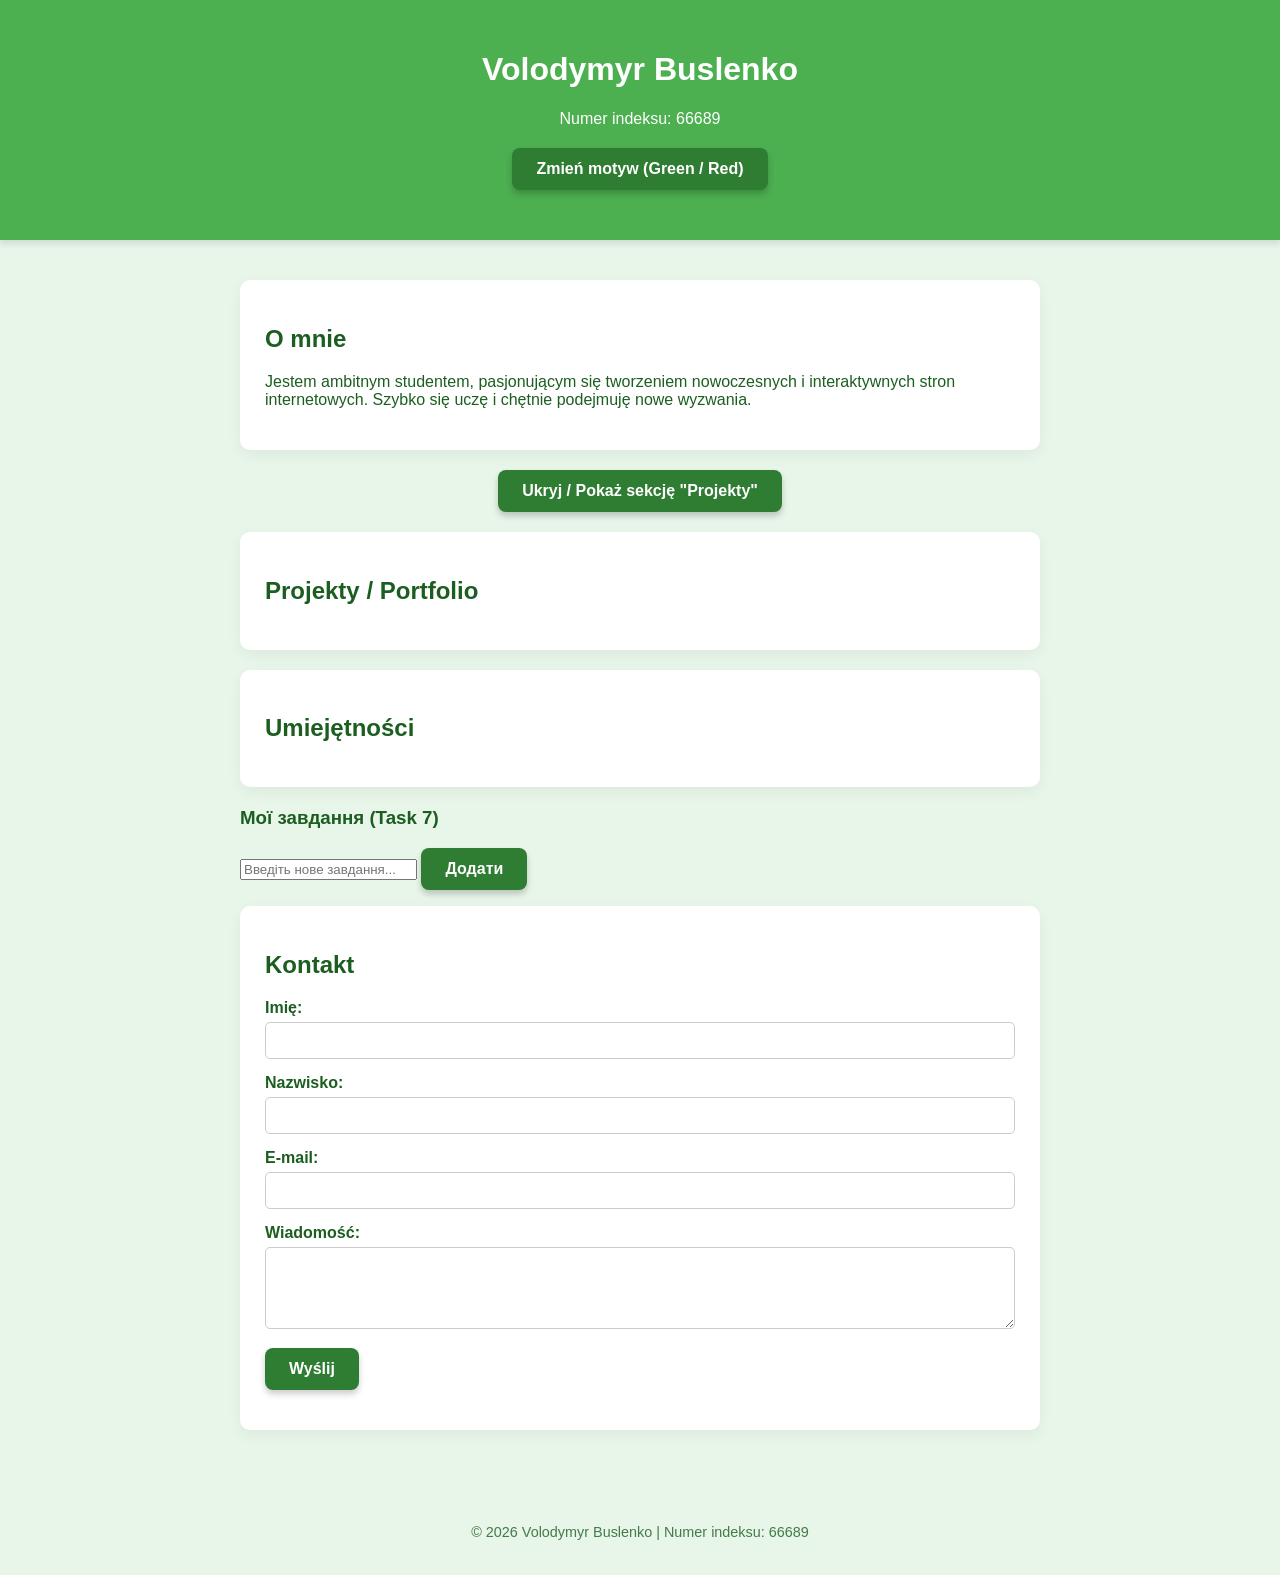
==== zadanie7/index.html @ bda3b670 "66689 zad7: zapis do localStorage" ====
<!DOCTYPE html>
<html lang="pl">
<head>
    <meta charset="UTF-8">
    <meta name="viewport" content="width=device-width, initial-scale=1.0">
    <title>CV - Volodymyr Buslenko</title>
    <link rel="stylesheet" href="style.css">
</head>
<body class="theme-green">
    <header>
        <h1>Volodymyr Buslenko</h1>
        <p>Numer indeksu: 66689 </p>
        <div class="controls">
            <button id="theme-toggle">Zmień motyw (Green / Red)</button>
        </div>
    </header>

    <main>
        <section id="o-mnie">
            <h2>O mnie</h2>
            <p>Jestem ambitnym studentem, pasjonującym się tworzeniem nowoczesnych i interaktywnych stron internetowych. Szybko się uczę i chętnie podejmuję nowe wyzwania.</p>
        </section>

        <div class="controls">
            <button id="section-toggle">Ukryj / Pokaż sekcję "Projekty"</button>
        </div>

        <section id="projekty">
            <h2>Projekty / Portfolio</h2>
            <ul id="projekty-list">
                </ul>
        </section>

        <section id="umiejetnosci">
            <h2>Umiejętności</h2>
            <ul id="umiejetnosci-list">
                </ul>
        </section>
        <div id="task-section">
  <h3>Мої завдання (Task 7)</h3>
  <input type="text" id="taskInput" placeholder="Введіть нове завдання...">
  <button id="addTaskBtn">Додати</button>
  <ul id="taskList"></ul>
</div>
        <section id="kontakt">
            <h2>Kontakt</h2>
            <form id="kontakt-form">
                <div class="form-group">
                    <label for="imie">Imię:</label>
                    <input type="text" id="imie" name="imie">
                </div>
                <div class="form-group">
                    <label for="nazwisko">Nazwisko:</label>
                    <input type="text" id="nazwisko" name="nazwisko">
                </div>
                <div class="form-group">
                    <label for="email">E-mail:</label>
                    <input type="email" id="email" name="email">
                </div>
                <div class="form-group">
                    <label for="wiadomosc">Wiadomość:</label>
                    <textarea id="wiadomosc" name="wiadomosc" rows="4"></textarea>
                </div>
                <button type="submit">Wyślij</button>
                <div id="form-messages" class="form-messages"></div>
            </form>
        </section>
    </main>
    
    <footer>
        <p>&copy; 2026 Volodymyr Buslenko | Numer indeksu: 66689</p>
    </footer>

    <script src="script.js"></script>
</body>
</html>
---- zadanie7/style.css ----
/* Zmienne CSS dla płynnej zmiany motywu */
:root {
    --bg-color: #e8f5e9;
    --text-color: #1b5e20;
    --header-bg: #4caf50;
    --header-text: #ffffff;
    --btn-bg: #2e7d32;
    --btn-hover: #1b5e20;
}

body.theme-red {
    --bg-color: #ffebee;
    --text-color: #b71c1c;
    --header-bg: #f44336;
    --header-text: #ffffff;
    --btn-bg: #c62828;
    --btn-hover: #b71c1c;
}

body {
    font-family: 'Segoe UI', Tahoma, Geneva, Verdana, sans-serif;
    background-color: var(--bg-color);
    color: var(--text-color);
    margin: 0;
    padding: 0;
    transition: background-color 0.5s ease, color 0.5s ease;
}

header {
    background-color: var(--header-bg);
    color: var(--header-text);
    padding: 30px 20px;
    text-align: center;
    box-shadow: 0 4px 6px rgba(0,0,0,0.1);
    animation: slideDown 0.8s ease-out;
}

main {
    max-width: 800px;
    margin: 20px auto;
    padding: 20px;
}

section {
    background: white;
    padding: 25px;
    margin-bottom: 20px;
    border-radius: 10px;
    box-shadow: 0 5px 15px rgba(0,0,0,0.05);
    transition: transform 0.3s ease, opacity 0.4s ease;
    animation: fadeIn 1s ease-in-out;
}

section:hover {
    transform: translateY(-5px);
}

.controls {
    text-align: center;
    margin: 20px 0;
}

button {
    background-color: var(--btn-bg);
    color: white;
    border: none;
    padding: 12px 24px;
    cursor: pointer;
    border-radius: 8px;
    font-size: 16px;
    font-weight: bold;
    transition: transform 0.2s ease, background-color 0.3s ease, box-shadow 0.2s ease;
    box-shadow: 0 4px 6px rgba(0,0,0,0.2);
}

button:hover {
    background-color: var(--btn-hover);
    transform: scale(1.05);
    box-shadow: 0 6px 10px rgba(0,0,0,0.3);
}

footer {
    text-align: center;
    padding: 20px;
    font-size: 0.9em;
    opacity: 0.8;
}

/* Klasa do ukrywania sekcji (Zadanie 4) */
.hidden {
    display: none !important;
}

/* Animacje */
@keyframes slideDown {
    from { transform: translateY(-50px); opacity: 0; }
    to { transform: translateY(0); opacity: 1; }
}

@keyframes fadeIn {
    from { opacity: 0; }
    to { opacity: 1; }
}

/* Style dla formularza (Zadanie 5) */
.form-group {
    margin-bottom: 15px;
    text-align: left;
}

.form-group label {
    display: block;
    margin-bottom: 5px;
    font-weight: bold;
}

.form-group input, 
.form-group textarea {
    width: 100%;
    padding: 10px;
    border: 1px solid #ccc;
    border-radius: 5px;
    box-sizing: border-box;
    font-family: inherit;
}

.form-messages {
    margin-top: 15px;
    font-weight: bold;
    text-align: center;
}

.error-text {
    color: red;
}

.success-text {
    color: green;
}
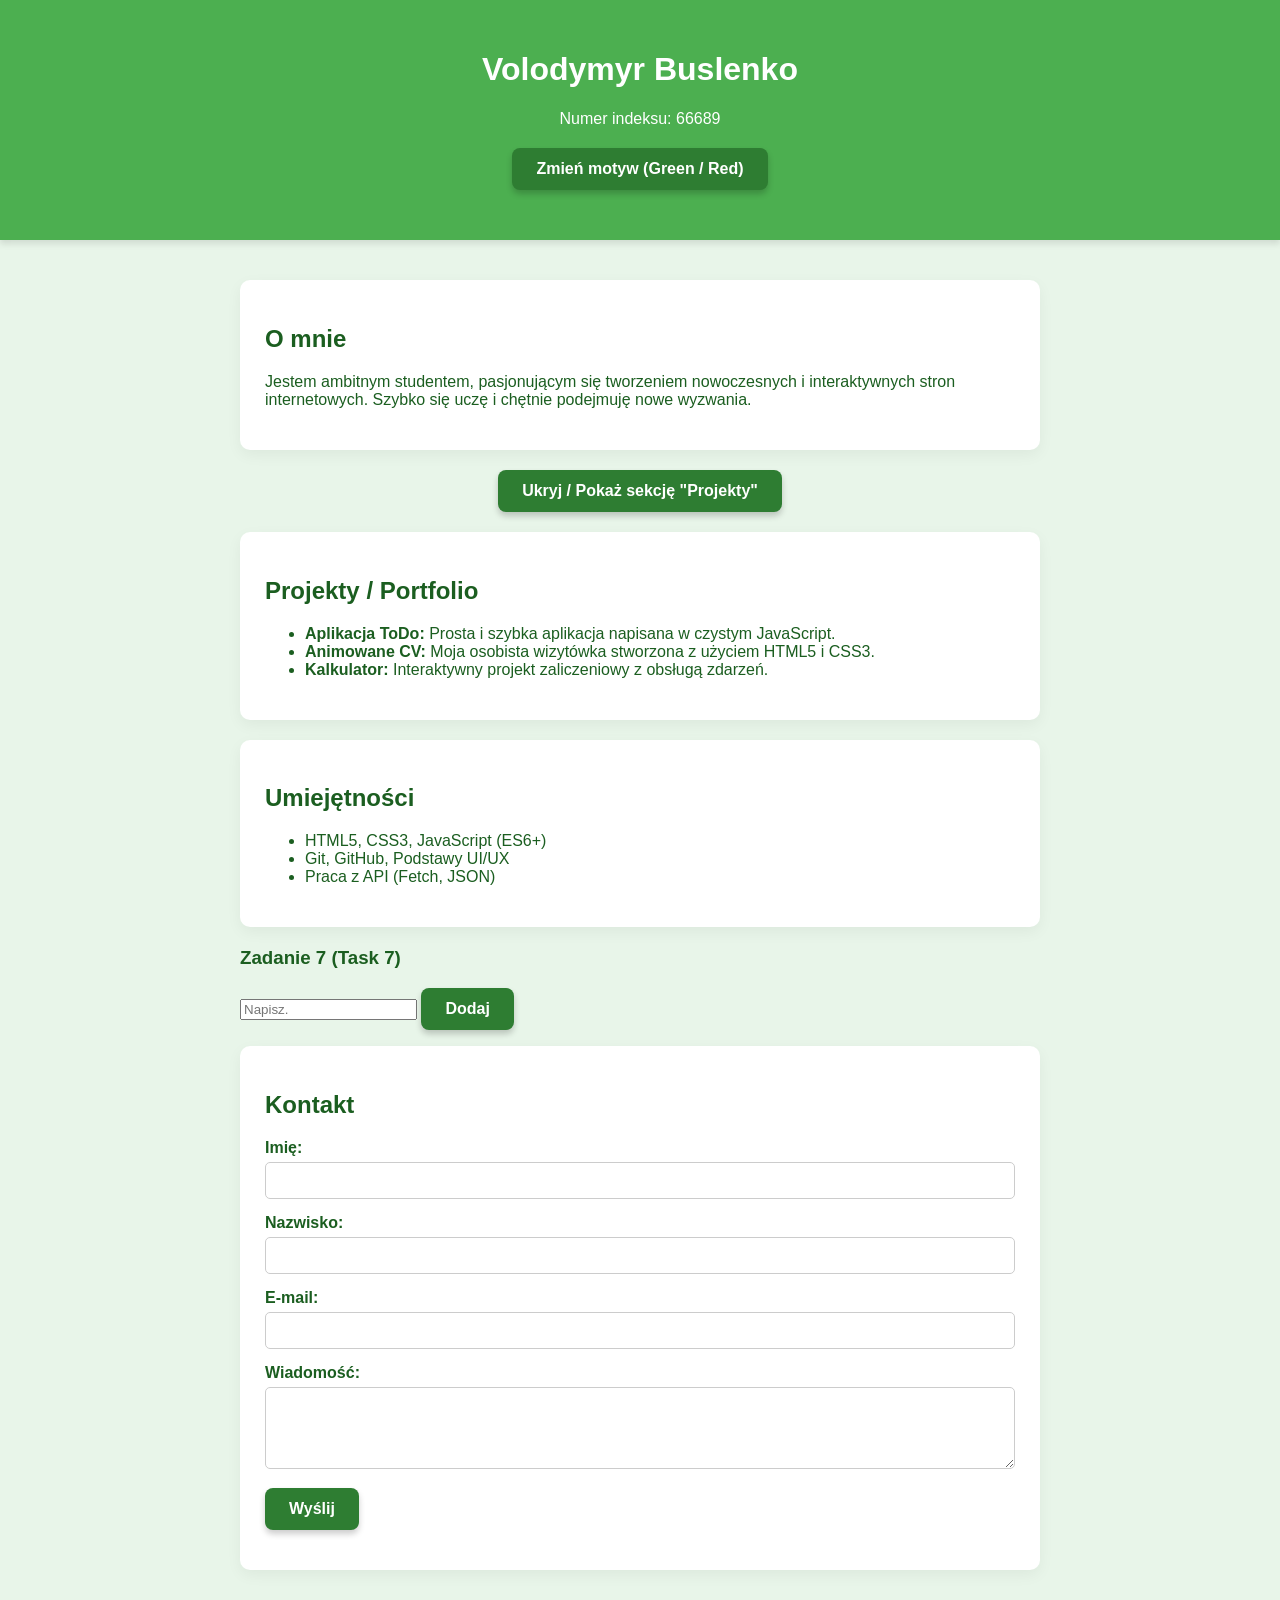
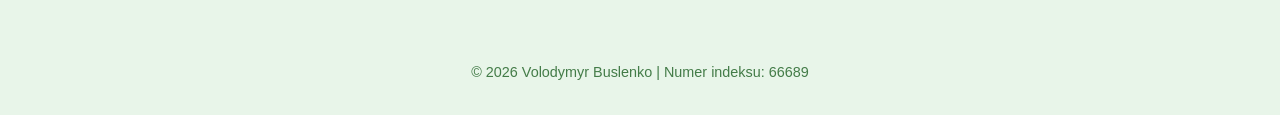
==== commit eeb0ca71: "zmiana zadanie 7 index.html" ====
--- a/zadanie7/index.html
+++ b/zadanie7/index.html
@@ -37,9 +37,9 @@
                 </ul>
         </section>
         <div id="task-section">
-  <h3>Мої завдання (Task 7)</h3>
-  <input type="text" id="taskInput" placeholder="Введіть нове завдання...">
-  <button id="addTaskBtn">Додати</button>
+  <h3>Zadanie 7 (Task 7)</h3>
+  <input type="text" id="taskInput" placeholder="Napisz.">
+  <button id="addTaskBtn">Dodaj</button>
   <ul id="taskList"></ul>
 </div>
         <section id="kontakt">
